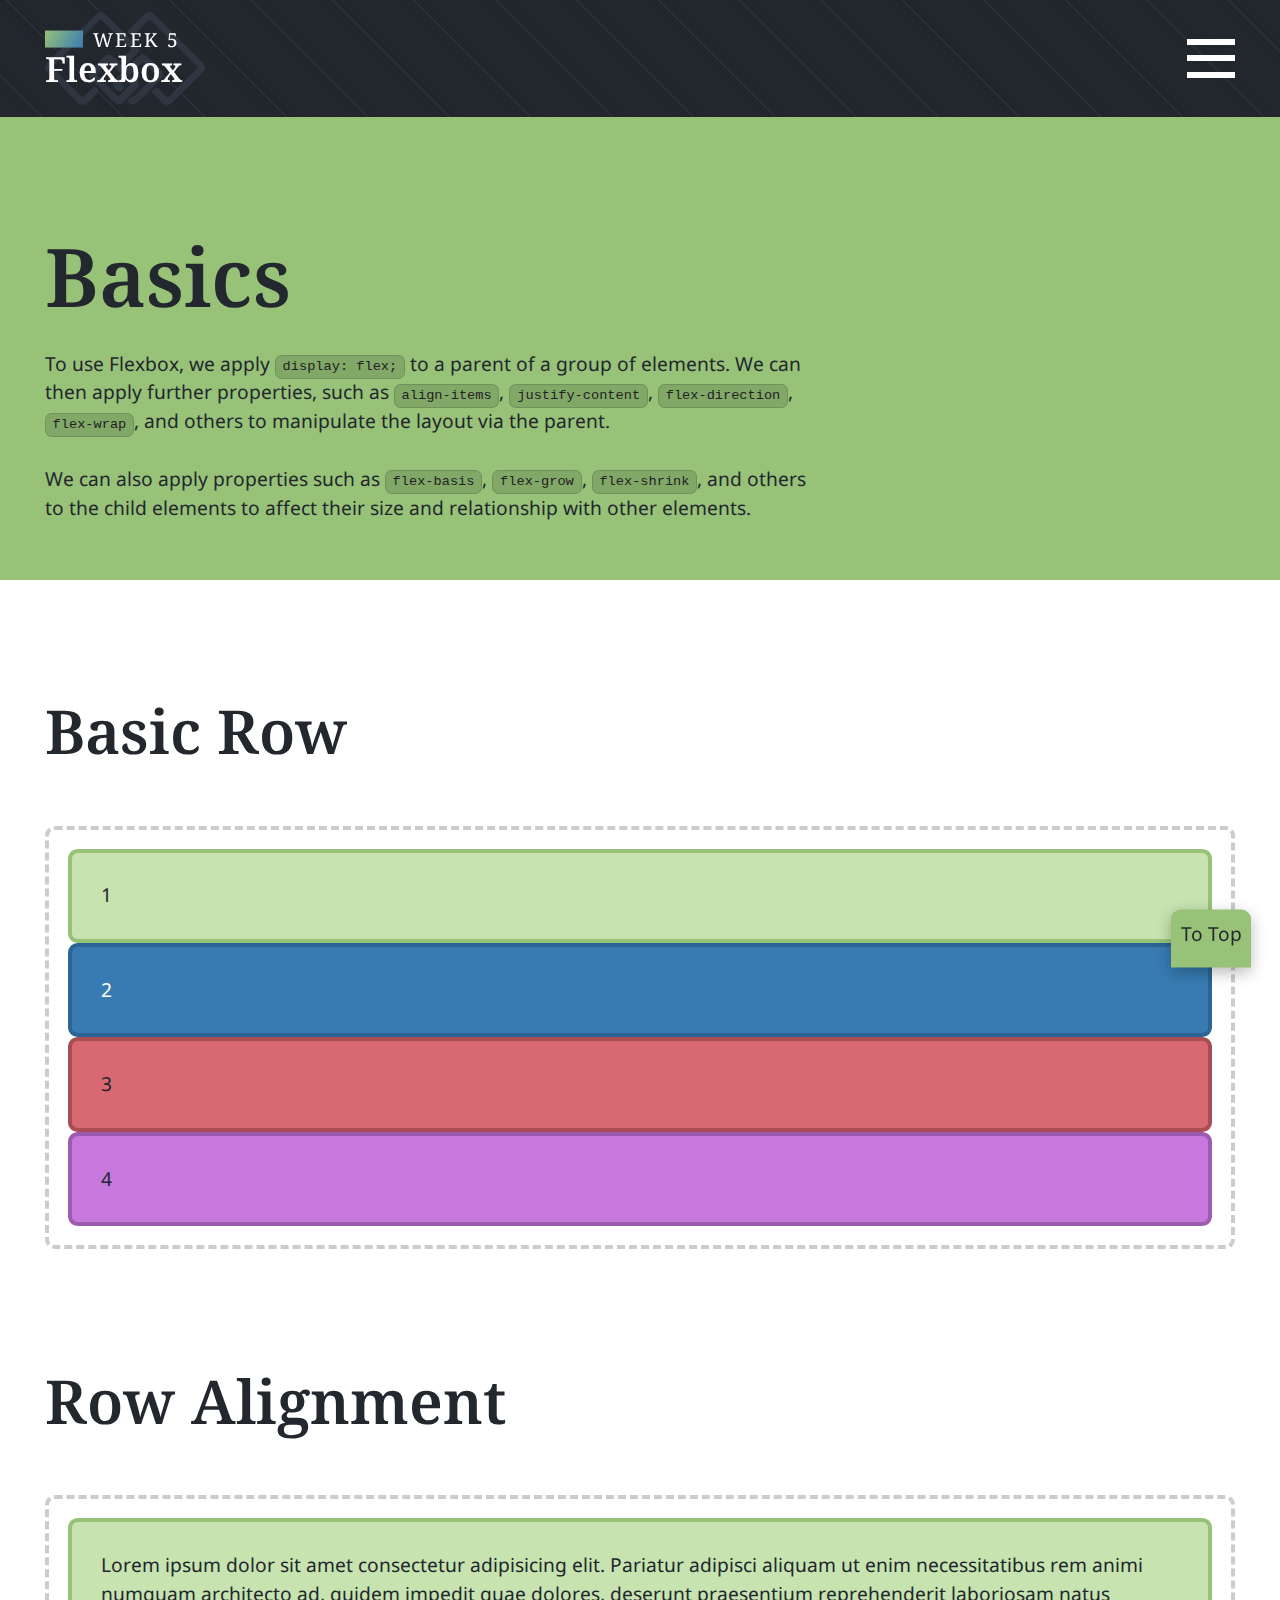
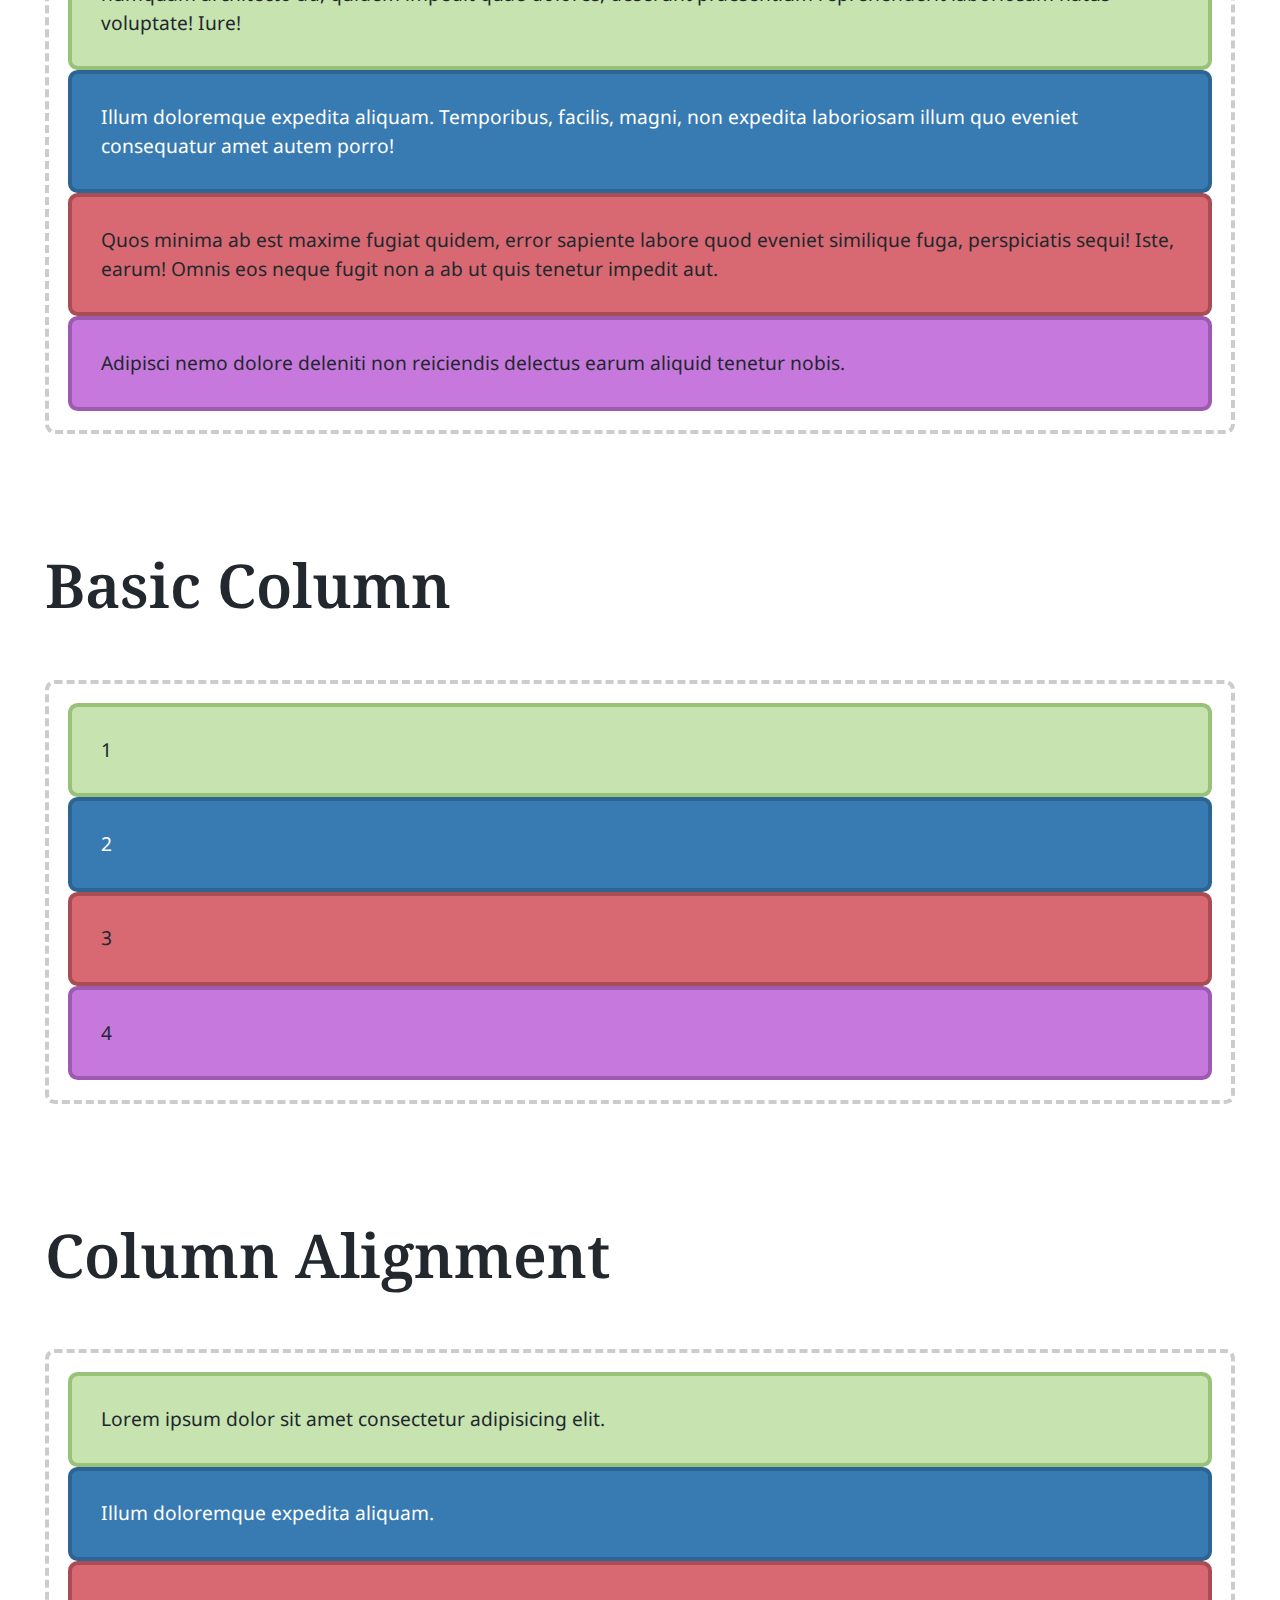
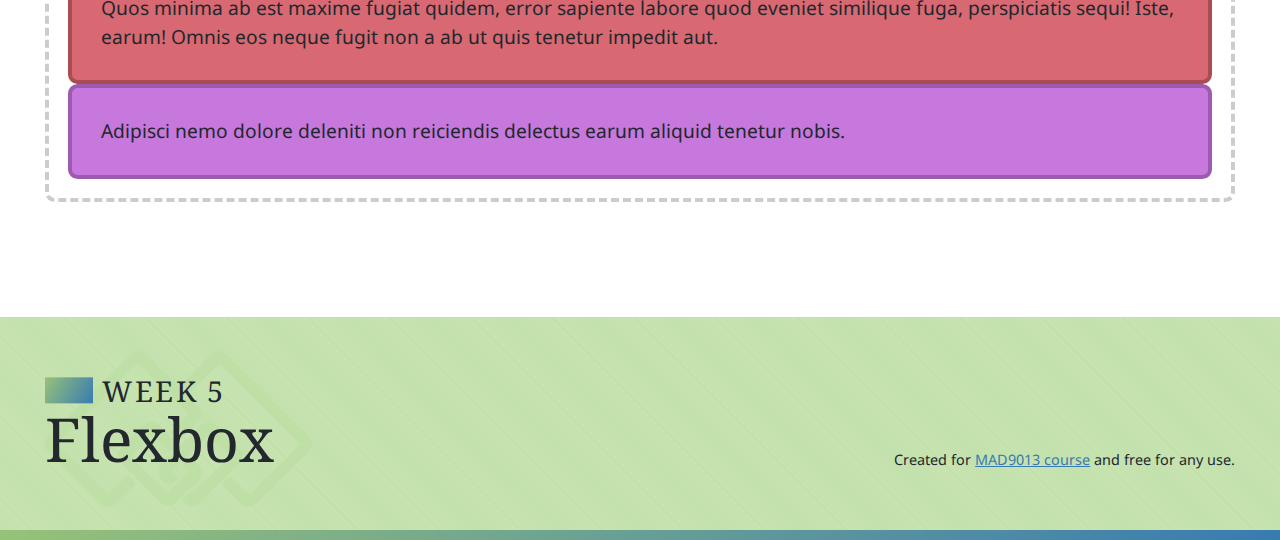
==== flex-basics.html @ 4bf7270b "Initial set-up for f2024" ====
<!DOCTYPE html>
<html lang="en">
  <head>
    <!-- Ensures that the text characters are displayed properly -->
    <meta charset="UTF-8" />

    <!-- Properly sizes content across different browser window sizes -->
    <meta name="viewport" content="width=device-width, initial-scale=1.0" />

    <!--
      The site title displayed in the browser tab.
      Also used for Search Engine Optimization (SEO),
      Google results, and accessibility tools/screen readers.
    -->
    <title>Flex Basics | W5 - Flexbox</title>

    <!-- Loads custom supporting CSS stylesheet(s) -->
    <link rel="stylesheet" href="./css/main.css" />
    <link rel="stylesheet" href="./css/navbar-flex.css" />

    <!-- Loads lesson specific CSS stylesheet -->
    <link rel="stylesheet" href="./css/flex-basics.css" />

    <!-- Loads Favicon -->
    <link rel="shortcut icon" href="favicon.ico" />
  </head>
  <body id="page">
    <!--
      Accessibility feature that allows users to
      quickly skip to key areas on the page.
    -->
    <ul class="skip-links">
      <li>
        <a class="skip-links__link" href="#nav">Skip to site navigation</a>
      </li>
      <li>
        <a class="skip-links__link" href="#main">Skip to main content</a>
      </li>
    </ul>

    <!--
      Main site header. Features our site logo and navigation.
    -->
    <header class="navbar">
      <div class="container">
        <strong class="navbar__headline">
          <a href="/" class="navbar__logo">
            <span class="navbar__week">Week 5</span>
            <span class="navbar__title">Flexbox</span>
          </a>
        </strong>
        <button
          class="navbar__toggle"
          aria-label="Click to open mobile navigation"
        >
          <span class="navbar__tog navbar__tog--top"></span>
          <span class="navbar__tog navbar__tog--middle"></span>
          <span class="navbar__tog navbar__tog--bottom"></span>
        </button>
        <nav id="nav" class="navbar__nav">
          <ul class="navbar__list">
            <li>
              <a
                href="./flex-basics.html"
                class="navbar__link"
                aria-current="page"
              >
                Basics
              </a>
            </li>
            <li>
              <a href="./flex-examples.html" class="navbar__link">Examples</a>
            </li>
            <li>
              <a href="./flex-layouts.html" class="navbar__link">Layouts</a>
            </li>
          </ul>
        </nav>
      </div>
    </header>

    <!--
      The main contains ALL of the content unique to this page.
      Every page MUST have exactly one `main` that is a direct child of `body`.
    -->
    <main id="main">
      <header class="banner">
        <div class="container">
          <div class="container--text">
            <h1 class="banner__headline">Basics</h1>
            <div class="banner__byline">
              <p>
                To use Flexbox, we apply <code>display: flex;</code> to a parent
                of a group of elements. We can then apply further properties,
                such as <code>align-items</code>, <code>justify-content</code>,
                <code>flex-direction</code>, <code>flex-wrap</code>, and others
                to manipulate the layout via the parent.
              </p>
              <p>
                We can also apply properties such as <code>flex-basis</code>,
                <code>flex-grow</code>, <code>flex-shrink</code>, and others to
                the child elements to affect their size and relationship with
                other elements.
              </p>
            </div>
          </div>
        </div>
      </header>

      <!-- 
        ====================================================
        ============== TUTORIAL CONTENT START ==============
        ====================================================
      -->

      <section>
        <div class="container">
          <h2>Basic Row</h2>

          <div class="parent basic-row">
            <div class="flex-item one">1</div>
            <div class="flex-item two">2</div>
            <div class="flex-item three">3</div>
            <div class="flex-item four">4</div>
          </div>
        </div>
      </section>

      <section>
        <div class="container">
          <h2>Row Alignment</h2>

          <div class="parent align-row">
            <div class="flex-item one">
              Lorem ipsum dolor sit amet consectetur adipisicing elit. Pariatur
              adipisci aliquam ut enim necessitatibus rem animi numquam
              architecto ad, quidem impedit quae dolores, deserunt praesentium
              reprehenderit laboriosam natus voluptate! Iure!
            </div>
            <div class="flex-item two">
              Illum doloremque expedita aliquam. Temporibus, facilis, magni, non
              expedita laboriosam illum quo eveniet consequatur amet autem
              porro!
            </div>
            <div class="flex-item three">
              Quos minima ab est maxime fugiat quidem, error sapiente labore
              quod eveniet similique fuga, perspiciatis sequi! Iste, earum!
              Omnis eos neque fugit non a ab ut quis tenetur impedit aut.
            </div>
            <div class="flex-item four">
              Adipisci nemo dolore deleniti non reiciendis delectus earum
              aliquid tenetur nobis.
            </div>
          </div>
        </div>
      </section>

      <section>
        <div class="container">
          <h2>Basic Column</h2>

          <div class="parent basic-col">
            <div class="flex-item one">1</div>
            <div class="flex-item two">2</div>
            <div class="flex-item three">3</div>
            <div class="flex-item four">4</div>
          </div>
        </div>
      </section>

      <section>
        <div class="container">
          <h2>Column Alignment</h2>

          <div class="parent align-col">
            <div class="flex-item one">
              Lorem ipsum dolor sit amet consectetur adipisicing elit.
            </div>
            <div class="flex-item two">Illum doloremque expedita aliquam.</div>
            <div class="flex-item three">
              Quos minima ab est maxime fugiat quidem, error sapiente labore
              quod eveniet similique fuga, perspiciatis sequi! Iste, earum!
              Omnis eos neque fugit non a ab ut quis tenetur impedit aut.
            </div>
            <div class="flex-item four">
              Adipisci nemo dolore deleniti non reiciendis delectus earum
              aliquid tenetur nobis.
            </div>
          </div>
        </div>
      </section>

      <!-- 
        ====================================================
        =============== TUTORIAL CONTENT END ===============
        ====================================================
      -->
    </main>

    <!--
      Site footer. Contains site logo and legal info.
      
      Could also contain other concluding information such
      as repeating the navigation, contact info, and more.
    -->
    <footer class="footer">
      <div class="container container--grid">
        <div class="footer__column">
          <a href="/" class="footer__logo">
            <span class="footer__week">Week 5</span>
            <span class="footer__title">Flexbox</span>
          </a>
        </div>

        <div class="footer__column footer__column--legal">
          <small>
            Created for
            <a href="https://mad9013.github.io/F2023/">MAD9013 course</a> and
            free for any use.
          </small>
        </div>
      </div>
    </footer>

    <!-- Accessibility feature: return to top button -->
    <a href="#page" class="to-top">To Top</a>

    <!--
      Adds a layer when the mobile navigation is open that
      allows users to click to the side and auto close the nav
    -->
    <div class="click-to-close"></div>

    <!-- Loads custom JavaScript file -->
    <script src="./js/main.js"></script>
  </body>
</html>
---- css/main.css ----
/* CSS Custom Properties AKA Variables */
:root {
  /* Colors */
  --color-primary: #23272e;
  --color-primary--light: #303641;
  --color-primary--dark: #21252c;
  --color-red: #d86972;
  --color-red--dark: #a94c54;
  --color-orange: #bb8b5e;
  --color-green: #97c278;
  --color-green--medium: #bedfa5;
  --color-green--light: #c3e1ad;
  --color-green--lighter: #c6e3b0;
  --color-blue: #387bb2;
  --color-blue--light: #8eb9dd;
  --color-blue--dark: #2c6593;
  --color-purple: #c678dd;
  --color-purple--dark: #9c5bb0;

  /* Fonts */
  --font-primary: "Noto Sans", sans-serif;
  --font-secondary: "Noto Serif", serif;

  /* Sizing */
  --container: 65em;
  --container--text: 40em;

  /* Standardization */
  --transition: 0.2s;
  --shadow: 0 0.25rem 0.75rem #0004;
  --shadow--large: 0 0.5rem 1.5rem #0004;
  --radius: 0.5em;
}

/* CSS Reset */

/* Box sizing rules */
*,
*::before,
*::after {
  box-sizing: border-box;
}

/* Set core root defaults */
html {
  color: var(--color-primary);
  font-family: var(--font-primary);
  line-height: 1.5;
}

html:focus-within {
  scroll-behavior: smooth;
}

/* Set core body defaults */
body {
  min-height: 100vh;
  text-rendering: optimizeSpeed;
  margin: 0;
  display: grid;
  grid-template-rows: auto auto 1fr auto;
}

/* Update default margin */
h1,
h2,
h3,
h4,
h5,
h6,
p,
figure,
blockquote,
ol,
ul,
dl,
dd {
  margin: 0 0 1.5rem;
}

/* Remove list styles on ul, ol elements with a list role, which suggests default styling will be removed */
ul[role="list"],
ol[role="list"] {
  list-style: none;
}

/* A elements that don't have a class get default styles */
a:not([class]) {
  text-decoration-skip-ink: auto;
  color: var(--color-blue);
  transition: all var(--transition);
}

a:not([class]):hover,
a:not([class]):focus-visible {
  color: var(--color-red);
}

/* Make images easier to work with */
img,
picture,
svg {
  max-width: 100%;
  display: block;
}

svg {
  fill: currentColor;
}

svg:not(:root) {
  overflow: hidden;
}

/* Inherit fonts for inputs and buttons */
input,
button,
textarea,
select {
  font: inherit;
}

/* Remove all animations, transitions and smooth scroll for people that prefer not to see them */
@media (prefers-reduced-motion: reduce) {
  html:focus-within {
    scroll-behavior: auto;
  }

  *,
  *::before,
  *::after {
    animation-duration: 0.01ms !important;
    animation-iteration-count: 1 !important;
    transition-duration: 0.01ms !important;
    scroll-behavior: auto !important;
  }
}

/* ---------- Accessibility ---------- */

/* Focus Highlights */
*:focus-visible {
  outline: 0.125rem solid var(--color-blue);
  outline-offset: 0.125rem;
}

/* Skip Links */

.skip-links {
  padding: 0;
  margin: 0;
  list-style-type: none;
}

.skip-links__link {
  position: absolute;
  top: -10rem;
  left: 0.5rem;
  background-color: var(--color-green);
  color: var(--color-primary);
  padding: 0.75rem 1.5rem;
  text-decoration: none;
  border-radius: var(--radius);
}

.skip-links__link:focus {
  top: 0.5rem;
}

/* To Top */

.to-top {
  position: fixed;
  bottom: -0.5rem;
  right: 1.5rem;
  background-color: var(--color-green);
  color: var(--color-primary);
  padding: 0.5rem 0.5rem 1rem;
  border-radius: 0.5rem 0.5rem 0 0;
  text-decoration: none;
  box-shadow: var(--shadow);
  translate: 0 100%;
  transition: translate var(--transition), bottom var(--transition);
}

.to-top.visible {
  translate: 0;
}

.to-top:hover,
.to-top:focus-visible {
  bottom: 0;
  color: #000;
  translate: 0;
}

/* Screen reader only text */

.screen-reader-text,
.srt {
  position: absolute;
  clip-path: polygon(0 0, 0.1% 0, 0.1% 0.1%, 0 0.1%);
}

/* ---------- Typography ---------- */

/* Fonts */

@font-face {
  font-family: "Noto Sans";
  src: url("../fonts/NotoSans-Regular.ttf");
  font-weight: 400;
  font-style: normal;
}

@font-face {
  font-family: "Noto Sans";
  src: url("../fonts/NotoSans-Italic.ttf");
  font-weight: 400;
  font-style: italic;
}

@font-face {
  font-family: "Noto Sans";
  src: url("../fonts/NotoSans-Bold.ttf");
  font-weight: 700;
  font-style: normal;
}

@font-face {
  font-family: "Noto Sans";
  src: url("../fonts/NotoSans-BoldItalic.ttf");
  font-weight: 700;
  font-style: italic;
}

@font-face {
  font-family: "Noto Serif";
  src: url("../fonts/NotoSerif-Regular.ttf");
  font-weight: 400;
  font-style: normal;
}

@font-face {
  font-family: "Noto Serif";
  src: url("../fonts/NotoSerif-Italic.ttf");
  font-weight: 400;
  font-style: italic;
}

@font-face {
  font-family: "Noto Serif";
  src: url("../fonts/NotoSerif-SemiBold.ttf");
  font-weight: 600;
  font-style: normal;
}

@font-face {
  font-family: "Noto Serif";
  src: url("../fonts/NotoSerif-SemiBoldItalic.ttf");
  font-weight: 600;
  font-style: italic;
}

/* Type Hierarchy */

h1,
.heading-1 {
  font-size: 1.802rem;
  font-family: var(--font-secondary);
  line-height: 1.1;
}

h2,
.heading-2 {
  font-size: 1.602rem;
  font-family: var(--font-secondary);
  line-height: 1.2;
}

h3,
.heading-3 {
  font-size: 1.424rem;
  margin-bottom: 0.75rem;
  line-height: 1.3;
  color: var(--color-blue);
}

h4,
.heading-4 {
  font-size: 1.266rem;
  margin-bottom: 0;
  text-transform: uppercase;
}

h5,
.heading-5 {
  font-size: 1.125rem;
  border-bottom: 0.0625rem solid var(--color-blue);
}

h6 {
  font-size: 1rem;
  font-family: var(--font-secondary);
}

small,
.text_small {
  font-size: 0.889rem;
}

@media only screen and (min-width: 45em) {
  html {
    font-size: 110%;
  }

  h1,
  .heading-1 {
    font-size: 3.052rem;
  }

  h2,
  .heading-2 {
    font-size: 2.441rem;
  }

  h3,
  .heading-3 {
    font-size: 1.953rem;
  }

  h4,
  .heading-4 {
    font-size: 1.563rem;
  }

  h5,
  .heading-5 {
    font-size: 1.25rem;
  }

  small,
  .text_small {
    font-size: 0.8rem;
  }
}

@media only screen and (min-width: 60em) {
  html {
    font-size: 120%;
  }

  h1,
  .heading-1 {
    font-size: 4.209rem;
  }

  h2,
  .heading-2 {
    font-size: 3.157rem;
  }

  h3,
  .heading-3 {
    font-size: 2.369rem;
  }

  h4,
  .heading-4 {
    font-size: 1.777rem;
  }

  h5,
  .heading-5 {
    font-size: 1.333rem;
  }

  small,
  .text_small {
    font-size: 0.75rem;
  }
}

/* ---------- Layout ---------- */

/* Containers */

.container {
  width: min(100%, var(--container));
  margin: 0 auto;
  padding-left: 1.5rem;
  padding-right: 1.5rem;
}

.container--text {
  width: min(100%, var(--container--text));
}

.container--grid {
  display: grid;
  grid-template-columns: repeat(12, 1fr);
  gap: 1.5rem;
}

.container--grid > * {
  grid-column: 1 / -1;
}

.w-1-4 {
  width: 25%;
}

.w-1-2 {
  width: 50%;
}

.w-3-4 {
  width: 75%;
}

/* Setting default spacing for all section elements */

main > section {
  padding-top: 1.5rem;
  padding-bottom: 1.5rem;
}

main > section:first-of-type {
  padding-top: 3rem;
  padding-bottom: 1.5rem;
}

main > section:last-of-type {
  padding-top: 1.5rem;
  padding-bottom: 3rem;
}

main > section:first-of-type:last-of-type {
  padding-top: 3rem;
  padding-bottom: 3rem;
}

main + aside {
  padding-top: 3rem;
  padding-bottom: 3rem;
  background-color: var(--color-blue--light);
}

main + aside p:last-child {
  margin: 0;
}

main + aside a:not([class]) {
  color: var(--color-primary);
}

@media only screen and (min-width: 45em) {
  main > section {
    padding-top: 2.25rem;
    padding-bottom: 2.25rem;
  }

  main > section:first-of-type {
    padding-top: 4.5rem;
    padding-bottom: 2.25rem;
  }

  main > section:last-of-type {
    padding-top: 2.25rem;
    padding-bottom: 4.5rem;
  }

  main > section:first-of-type:last-of-type {
    padding-top: 4.5rem;
    padding-bottom: 4.5rem;
  }

  main + aside {
    padding-top: 4.5rem;
    padding-bottom: 4.5rem;
  }
}

@media only screen and (min-width: 60em) {
  main > section {
    padding-top: 3rem;
    padding-bottom: 3rem;
  }

  main > section:first-of-type {
    padding-top: 6rem;
    padding-bottom: 3rem;
  }

  main > section:last-of-type {
    padding-top: 3rem;
    padding-bottom: 6rem;
  }

  main > section:first-of-type:last-of-type {
    padding-top: 6rem;
    padding-bottom: 6rem;
  }

  main + aside {
    padding-top: 6rem;
    padding-bottom: 6rem;
  }
}

main > section > .container > h2 {
  margin-bottom: 3rem;
}

main > section > .container > h3 {
  margin-top: 3rem;
}

/* ---------- Utility ---------- */

code {
  padding: 0.25em 0.5em;
  color: #222;
  background-color: #0002;
  border: 0.0625em solid #0002;
  border-radius: var(--radius);
  white-space: nowrap;
  font-size: 0.875em;
}

/* ---------- Patterns/Components ---------- */

/* Button */
.btn {
  /* common styles */
  display: inline-block;
  padding: 0.55em 1.5em 0.5em;
  background-color: var(--color-blue);
  border: 0.125rem solid var(--color-blue);
  color: #fff;
  border-radius: var(--radius);
  box-shadow: var(--shadow);
  text-align: center;
  transition: all var(--transition);

  /* link necessary styles */
  text-decoration: none;

  /* button necessary styles */
  cursor: pointer;
  font-family: inherit;
  font-size: inherit;
}

.btn:hover,
.btn:focus {
  background-color: var(--color-blue--dark);
  border-color: var(--color-blue--dark);
  color: #fff;
}

/* Navbar */

.navbar {
  background-color: var(--color-primary);
  background-image: repeating-linear-gradient(
    45deg,
    var(--color-primary),
    var(--color-primary--dark) 1.5rem,
    var(--color-primary--light) 1.55rem,
    var(--color-primary--dark) 1.6rem,
    var(--color-primary) 3rem
  );
  /* background-image: url("../images/logo.svg"),
    repeating-linear-gradient(
      120deg,
      var(--color-primary),
      var(--color-primary--dark) 1.5rem,
      var(--color-primary--light) 1.55rem,
      var(--color-primary--dark) 1.6rem,
      var(--color-primary) 3rem
    );
  background-repeat: no-repeat, repeat;
  background-size: auto 80%, auto;
  background-position: 1.5rem center, center; */
  position: sticky;
  top: 0;
  z-index: 1000;
}

.navbar .container {
  background-image: url("../images/logo-navbar.svg");
  background-repeat: no-repeat;
  background-size: auto 80%;
  background-position: 1.5rem center;
}

.navbar__headline {
  margin: 0;
  display: block;
  font-size: 1.802rem;
  font-family: var(--font-secondary);
  position: relative;
  z-index: 1;
  line-height: 1.1;
}

.navbar__logo {
  display: block;
  color: #fff;
  text-decoration: none;
}

.navbar__week {
  --dash-width: 1.5rem;
  display: block;
  font-size: 1rem;
  font-weight: 400;
  text-transform: uppercase;
  letter-spacing: 0.125rem;
  padding-left: calc(var(--dash-width) + 0.5rem);
  position: relative;
}

.navbar__week::before {
  content: " ";
  position: absolute;
  top: 50%;
  left: 0;
  translate: 0 -50%;
  width: var(--dash-width);
  height: 80%;
  background-image: linear-gradient(
    120deg,
    var(--color-green),
    var(--color-blue)
  );
}

.navbar__toggle {
  width: 2.5rem;
  height: 2rem;
  background-color: transparent;
  border: 0;
  cursor: pointer;
  padding: 0;
  display: inline-flex;
  flex-direction: column;
  justify-content: space-between;
  position: relative;
  z-index: 1;
}

.navbar__tog {
  background-color: #fff;
  display: block;
  width: 100%;
  height: 0.3125rem;
  position: relative;
  transition: top var(--transition), bottom var(--transition),
    transform var(--transition), opacity var(--transition);
}

.navbar__tog--top {
  top: 0;
}
.navbar__tog--bottom {
  bottom: 0;
}

.open .navbar__tog--top {
  top: 50%;
  transform: translate(0, -50%) rotate(45deg);
}

.open .navbar__tog--middle {
  opacity: 0;
}

.open .navbar__tog--bottom {
  bottom: 50%;
  transform: translate(0, 50%) rotate(-45deg);
}

.navbar__nav {
  position: absolute;
  padding: calc(6.08229375rem + 1.5rem) 1.5rem 2rem;
  top: 0;
  right: 0;
  width: 50%;
  height: 100dvh;
  height: 100vh;
  background-color: var(--color-primary);
  box-shadow: var(--shadow--large);
  translate: 100%;
  transition: translate var(--transition);
}

.open .navbar__nav {
  translate: 0;
}

.navbar__nav::after {
  content: " ";
  position: absolute;
  bottom: 0;
  left: 0;
  width: 100%;
  height: 0.5rem;
  background-image: linear-gradient(
    120deg,
    var(--color-green),
    var(--color-blue)
  );
}

.navbar__list {
  padding: 0;
  margin: 0;
  list-style-type: none;
  text-align: right;
  display: grid;
  gap: 1rem;
}

.navbar__link {
  color: #fff;
  font-size: 1.25rem;
  display: inline-block;
  text-decoration-thickness: 0.175rem;
  text-decoration-color: transparent;
  transition: all var(--transition);
}

.navbar__link[aria-current="page"],
.navbar__link:hover,
.navbar__link:focus-visible {
  text-decoration-color: var(--color-green);
}

@media only screen and (min-width: 45em) {
  .navbar__week {
    --dash-width: 2rem;
  }
}

@media only screen and (min-width: 60em) {
  .navbar--tall {
    position: static;
  }

  .navbar--tall .navbar__headline {
    font-size: 4.209rem;
  }

  .navbar--tall .navbar__week {
    --dash-width: 2.5rem;
    font-size: 1.5rem;
  }

  .navbar--tall .navbar__toggle {
    display: none;
  }

  .navbar--tall .navbar__nav {
    position: unset;
    padding: unset;
    top: unset;
    right: unset;
    width: unset;
    height: unset;
    background-color: unset;
    box-shadow: unset;
    translate: unset;
    transition: unset;
    white-space: nowrap;
  }

  .navbar:not(.navbar--tall) .navbar__nav {
    width: 100%;
    translate: 0;
    opacity: 0;
    pointer-events: none;
    transition: opacity var(--transition);
    background: repeating-linear-gradient(
      120deg,
      var(--color-primary),
      var(--color-primary--dark) 1.5rem,
      var(--color-primary--light) 1.55rem,
      var(--color-primary--dark) 1.6rem,
      var(--color-primary) 3rem
    );
  }

  .navbar:not(.navbar--tall).open .navbar__nav {
    opacity: 1;
    pointer-events: all;
  }

  .navbar:not(.navbar--tall) .navbar__list {
    width: min(100%, var(--container));
    margin: 0 auto;
    padding-left: 1.5rem;
    padding-right: 1.5rem;
  }

  .navbar--tall .navbar__nav::after {
    display: none;
  }
}

/* Footer */

.footer {
  background-color: var(--color-green--light);
  background: repeating-linear-gradient(
    45deg,
    var(--color-green--light),
    var(--color-green--lighter) 1.5rem,
    var(--color-green--medium) 1.55rem,
    var(--color-green--lighter) 1.6rem,
    var(--color-green--light) 3rem
  );
  position: relative;
}

.footer::after {
  content: " ";
  position: absolute;
  bottom: 0;
  left: 0;
  width: 100%;
  height: 0.5rem;
  background-image: linear-gradient(
    120deg,
    var(--color-green),
    var(--color-blue)
  );
}

.footer .container {
  background-image: url("../images/logo-footer.svg");
  background-repeat: no-repeat;
  background-size: auto calc(100% - 3.5rem);
  background-position: 1.5rem center;
  padding: 3rem 1.5rem 3.5rem;
}

.footer__logo {
  display: inline-block;
  color: var(--color-primary);
  text-decoration: none;
  font-family: var(--font-secondary);
  font-size: 1.602rem;
  line-height: 1.1;
}

.footer__week {
  --dash-width: 1.5rem;
  display: block;
  font-size: 1rem;
  font-weight: 400;
  text-transform: uppercase;
  letter-spacing: 0.125rem;
  padding-left: calc(var(--dash-width) + 0.5rem);
  position: relative;
}

.footer__week::before {
  content: " ";
  position: absolute;
  top: 50%;
  left: 0;
  translate: 0 -50%;
  width: var(--dash-width);
  height: 80%;
  /* background-color: var(--color-green); */
  background-image: linear-gradient(
    120deg,
    var(--color-green),
    var(--color-blue)
  );
}

@media only screen and (min-width: 45em) {
  .footer .container {
    align-items: end;
  }

  .footer__logo {
    font-size: 2.441rem;
  }

  .footer__week {
    --dash-width: 2rem;
  }

  .footer__column {
    grid-column: span 6;
  }

  .footer__column--legal {
    text-align: right;
  }
}

@media only screen and (min-width: 60em) {
  .footer__logo {
    font-size: 3.157rem;
  }

  .footer__week {
    --dash-width: 2.5rem;
    font-size: 1.5rem;
  }
}

/* Click to close */

.click-to-close {
  position: fixed;
  inset: 0;
  background-color: #000a;
  pointer-events: none;
  opacity: 0;
  transition: opacity var(--transition);
}

.click-to-close.open {
  pointer-events: all;
  opacity: 1;
}

/* Topic List */

.topic-list__list {
  padding: 0;
  margin: 0;
  list-style-type: none;
  display: grid;
  gap: 1.5rem;
}

.topic-list__list li {
  display: flex;
}

.topic-list__link {
  display: block;
  text-decoration: none;
  color: var(--color-primary);
  padding-left: 1.5rem;
  border-left: 0.5rem solid var(--color-primary);
  position: relative;
}

.topic-list__link::before {
  content: " ";
  width: 0.5rem;
  height: 0;
  position: absolute;
  left: -0.5rem;
  top: 0;
  background-image: linear-gradient(
    120deg,
    var(--color-green),
    var(--color-blue)
  );
  transition: height var(--transition);
}

.topic-list__link:hover::before,
.topic-list__link:focus::before {
  height: 100%;
}

.topic-list__heading {
  margin-bottom: 0.5rem;
  text-decoration: underline;
  text-decoration-thickness: 0.25rem;
  text-decoration-color: transparent;
  transition: text-decoration var(--transition);
}

.topic-list__link:hover .topic-list__heading,
.topic-list__link:focus .topic-list__heading {
  text-decoration-color: var(--color-green);
}

.topic-list__desc {
  margin: 0;
}

@media only screen and (min-width: 45em) {
  .topic-list__list {
    grid-template-columns: 1fr 1fr;
    row-gap: 3rem;
    grid-auto-rows: 1fr;
  }
}

/* Banner */

.banner {
  background-color: var(--color-green);
  padding: 6rem 0 1.5rem;
}

.banner__headline {
  margin: 0;
}

.banner__headline:not(:last-child) {
  margin-bottom: 1.5rem;
}

/* Instructor Comment */

.ic {
  margin: 1.5rem 0;
  padding: 1.5rem;
  background-color: var(--color-blue);
  color: #fff;
  border: 0.0625rem solid var(--color-blue--dark);
  display: inline-block;
  border-radius: var(--radius) var(--radius) var(--radius) 0.125rem;
  box-shadow: var(--shadow);
  max-width: 30rem;
}

.ic :last-child {
  margin-bottom: 0;
}

.ic cite {
  font-style: normal;
  font-weight: bold;
  font-family: var(--font-secondary);
}

.ic a {
  color: #fff;
}

.ic a:hover,
.ic a:focus {
  color: #ffffffaa;
}

@media only screen and (min-width: 90em) {
  .ic {
    margin-left: -5rem;
  }
}

/* ---------- Tutorial Helpers ---------- */

/* Box Base */

.box {
  display: inline-flex;
  align-items: center;
  justify-content: center;
  color: var(--color-primary);
  border: 0.25rem solid var(--color-green--lighter);
  background-color: var(--color-green);
  text-transform: uppercase;
  border-radius: var(--radius);
}

/* Parent */
.parent {
  border: 0.25rem dashed #ccc;
  border-radius: 0.5rem;
  padding: 1rem;
}

/* Flex basics */

.flex-item {
  padding: 1.5rem;
  border: 0.25rem solid var(--color-green);
  background-color: var(--color-green--lighter);
  border-radius: var(--radius);
}

.flex-item:nth-child(2) {
  border-color: var(--color-blue--dark);
  background-color: var(--color-blue);
  color: #fff;
}

.flex-item:nth-child(3) {
  border-color: var(--color-red--dark);
  background-color: var(--color-red);
}

.flex-item:nth-child(4) {
  border-color: var(--color-purple--dark);
  background-color: var(--color-purple);
}

/* Flex layouts */

.card {
  display: block;
  width: 100%;
  border-radius: var(--radius);
  overflow: hidden;
  box-shadow: var(--shadow);
  text-decoration: none;
  color: var(--color-primary);
  transition: all var(--transition);
}

.card:hover,
.card:focus-visible {
  box-shadow: var(--shadow--large);
}

.card:hover .btn,
.card:focus-visible .btn {
  background-color: var(--color-blue--dark);
  border-color: var(--color-blue--dark);
  color: #fff;
}

.card__content {
  padding: 1rem;
}

.card__title {
  font-size: 1.266rem;
}
@media only screen and (min-width: 45em) {
  .card__title {
    font-size: 1.563rem;
  }
}

@media only screen and (min-width: 60em) {
  .card__title {
    font-size: 1.777rem;
  }
}
---- css/navbar-flex.css ----
.navbar .container {
  display: flex;
  justify-content: space-between;
  align-items: center;
  gap: 1.5rem;
  padding-top: 1.5rem;
  padding-bottom: 1.5rem;
}

@media only screen and (min-width: 60em) {
  .navbar--tall .container {
    min-height: 25rem;
    align-items: end;
    gap: 3rem;
  }
}
---- css/flex-basics.css ----
/* - - - - - - - - - - Basic Row - - - - - - - - - - */

.basic-row {
}

.basic-row .one {
}

.basic-row .two {
}

.basic-row .three {
}

.basic-row .four {
}

/* - - - - - - - - - - Row Alignment - - - - - - - - - - */

.align-row {
}

.align-row .one {
}

.align-row .two {
}

.align-row .three {
}

.align-row .four {
}

/* - - - - - - - - - - Basic Col - - - - - - - - - - */

.basic-col {
}

.basic-col .one {
}

.basic-col .two {
}

.basic-col .three {
}

.basic-col .four {
}

/* - - - - - - - - - - Col Alignment - - - - - - - - - - */

.align-col {
}
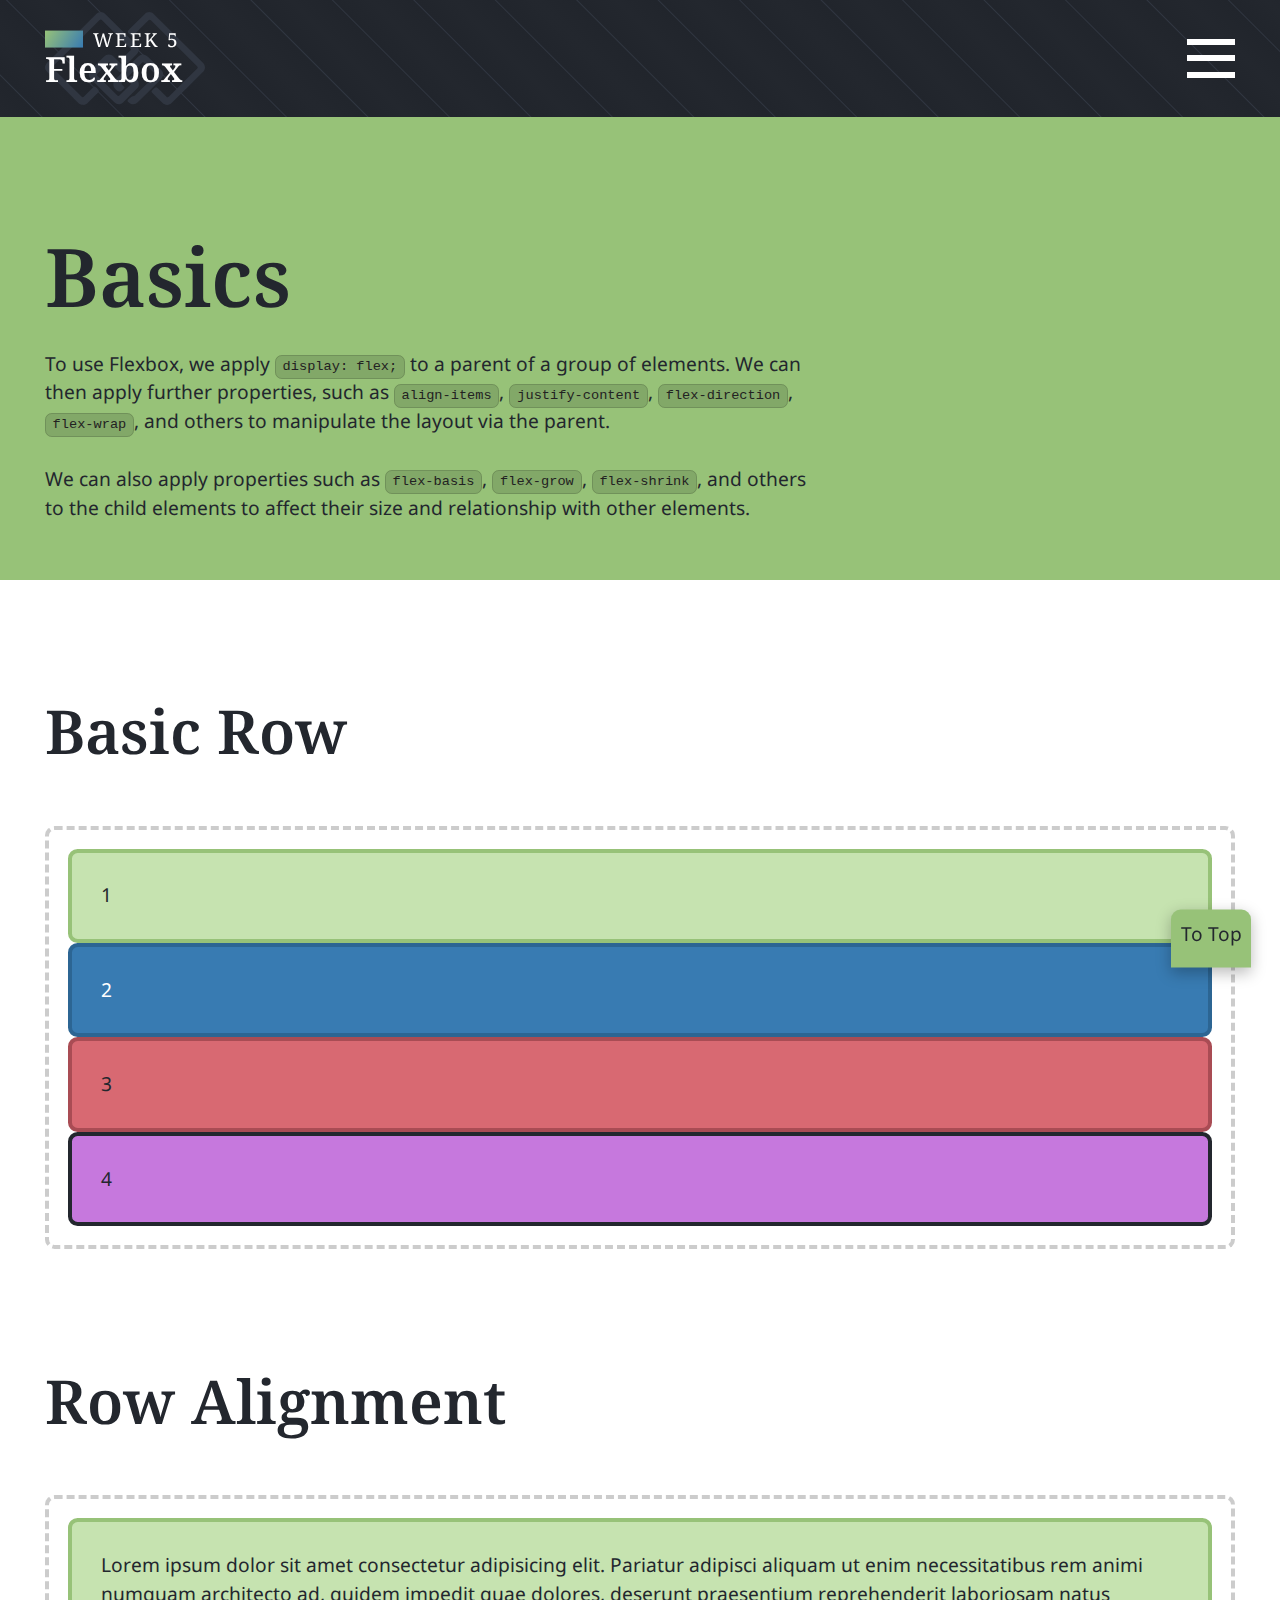
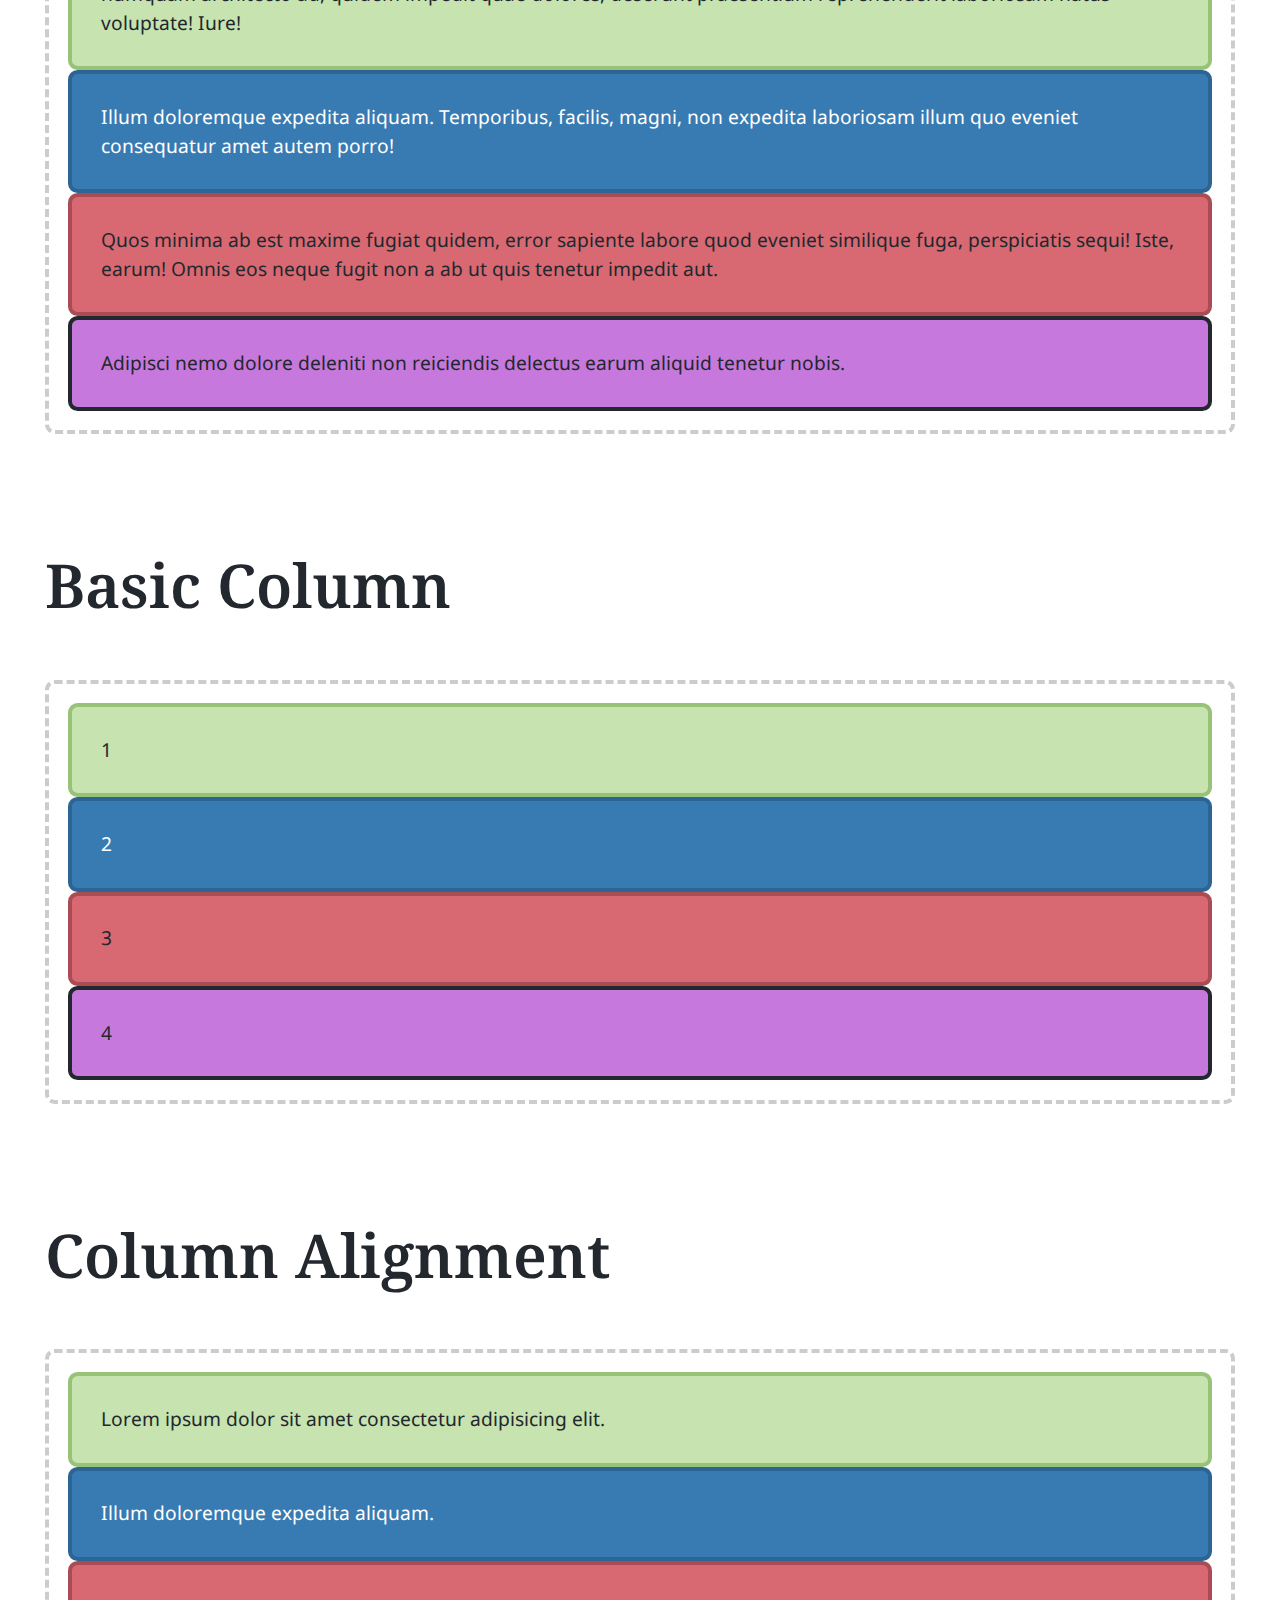
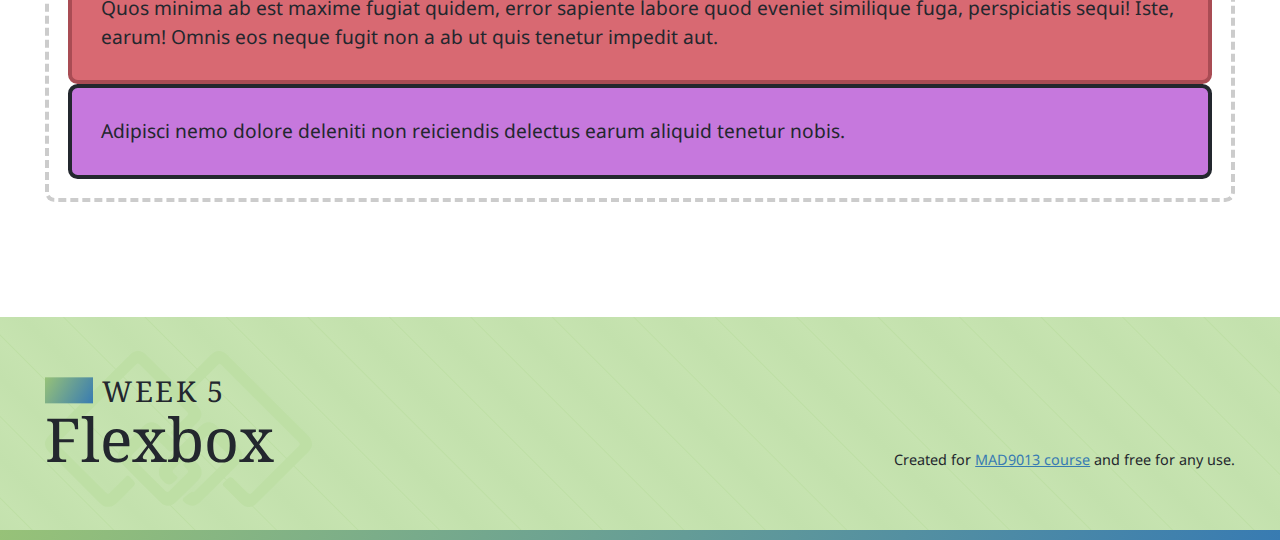
==== commit 66a677c8: "Update links to f2024" ====
--- a/flex-basics.html
+++ b/flex-basics.html
@@ -215,7 +215,7 @@
         <div class="footer__column footer__column--legal">
           <small>
             Created for
-            <a href="https://mad9013.github.io/F2023/">MAD9013 course</a> and
+            <a href="https://mad9013.github.io/f2024/">MAD9013 course</a> and
             free for any use.
           </small>
         </div>
--- a/css/main.css
+++ b/css/main.css
@@ -15,7 +15,6 @@
   --color-blue--light: #8eb9dd;
   --color-blue--dark: #2c6593;
   --color-purple: #c678dd;
-  --color-purple--dark: #9c5bb0;
 
   /* Fonts */
   --font-primary: "Noto Sans", sans-serif;
@@ -32,7 +31,12 @@
   --radius: 0.5em;
 }
 
-/* CSS Reset */
+/*
+
+CSS Reset
+Adapted from: https://piccalil.li/blog/a-more-modern-css-reset/
+
+*/
 
 /* Box sizing rules */
 *,
@@ -41,27 +45,17 @@
   box-sizing: border-box;
 }
 
-/* Set core root defaults */
+/* Prevent font size inflation */
 html {
+  -moz-text-size-adjust: none;
+  -webkit-text-size-adjust: none;
+  text-size-adjust: none;
   color: var(--color-primary);
   font-family: var(--font-primary);
   line-height: 1.5;
 }
 
-html:focus-within {
-  scroll-behavior: smooth;
-}
-
-/* Set core body defaults */
-body {
-  min-height: 100vh;
-  text-rendering: optimizeSpeed;
-  margin: 0;
-  display: grid;
-  grid-template-rows: auto auto 1fr auto;
-}
-
-/* Update default margin */
+/* Remove default margin in favour of better control in authored CSS */
 h1,
 h2,
 h3,
@@ -84,6 +78,31 @@
   list-style: none;
 }
 
+/* Set core body defaults */
+body {
+  min-height: 100vh;
+  margin: 0;
+}
+
+/* Set shorter line heights on headings and interactive elements */
+h1,
+h2,
+h3,
+h4,
+button,
+input,
+label {
+  line-height: 1.1;
+}
+
+/* Balance text wrapping on headings */
+h1,
+h2,
+h3,
+h4 {
+  text-wrap: balance;
+}
+
 /* A elements that don't have a class get default styles */
 a:not([class]) {
   text-decoration-skip-ink: auto;
@@ -93,7 +112,7 @@
 
 a:not([class]):hover,
 a:not([class]):focus-visible {
-  color: var(--color-red);
+  color: var(--color-green);
 }
 
 /* Make images easier to work with */
@@ -117,7 +136,18 @@
 button,
 textarea,
 select {
-  font: inherit;
+  font-family: inherit;
+  font-size: inherit;
+}
+
+/* Make sure textareas without a rows attribute are not tiny */
+textarea:not([rows]) {
+  min-height: 10em;
+}
+
+/* Anything that has been anchored to should have extra scroll margin */
+:target {
+  scroll-margin-block: 5ex;
 }
 
 /* Remove all animations, transitions and smooth scroll for people that prefer not to see them */
@@ -281,7 +311,7 @@
 h3,
 .heading-3 {
   font-size: 1.424rem;
-  margin-bottom: 0.75rem;
+  margin-block-end: 0.75rem;
   line-height: 1.3;
   color: var(--color-blue);
 }
@@ -289,14 +319,14 @@
 h4,
 .heading-4 {
   font-size: 1.266rem;
-  margin-bottom: 0;
+  margin-block-end: 0;
   text-transform: uppercase;
 }
 
 h5,
 .heading-5 {
   font-size: 1.125rem;
-  border-bottom: 0.0625rem solid var(--color-blue);
+  border-block-end: 0.0625rem solid var(--color-blue);
 }
 
 h6 {
@@ -388,8 +418,7 @@
 .container {
   width: min(100%, var(--container));
   margin: 0 auto;
-  padding-left: 1.5rem;
-  padding-right: 1.5rem;
+  padding-inline: 1.5rem;
 }
 
 .container--text {
@@ -421,28 +450,28 @@
 /* Setting default spacing for all section elements */
 
 main > section {
-  padding-top: 1.5rem;
-  padding-bottom: 1.5rem;
+  padding-block-start: 1.5rem;
+  padding-block-end: 1.5rem;
 }
 
 main > section:first-of-type {
-  padding-top: 3rem;
-  padding-bottom: 1.5rem;
+  padding-block-start: 3rem;
+  padding-block-end: 1.5rem;
 }
 
 main > section:last-of-type {
-  padding-top: 1.5rem;
-  padding-bottom: 3rem;
+  padding-block-start: 1.5rem;
+  padding-block-end: 3rem;
 }
 
 main > section:first-of-type:last-of-type {
-  padding-top: 3rem;
-  padding-bottom: 3rem;
+  padding-block-start: 3rem;
+  padding-block-end: 3rem;
 }
 
 main + aside {
-  padding-top: 3rem;
-  padding-bottom: 3rem;
+  padding-block-start: 3rem;
+  padding-block-end: 3rem;
   background-color: var(--color-blue--light);
 }
 
@@ -456,64 +485,64 @@
 
 @media only screen and (min-width: 45em) {
   main > section {
-    padding-top: 2.25rem;
-    padding-bottom: 2.25rem;
+    padding-block-start: 2.25rem;
+    padding-block-end: 2.25rem;
   }
 
   main > section:first-of-type {
-    padding-top: 4.5rem;
-    padding-bottom: 2.25rem;
+    padding-block-start: 4.5rem;
+    padding-block-end: 2.25rem;
   }
 
   main > section:last-of-type {
-    padding-top: 2.25rem;
-    padding-bottom: 4.5rem;
+    padding-block-start: 2.25rem;
+    padding-block-end: 4.5rem;
   }
 
   main > section:first-of-type:last-of-type {
-    padding-top: 4.5rem;
-    padding-bottom: 4.5rem;
+    padding-block-start: 4.5rem;
+    padding-block-end: 4.5rem;
   }
 
   main + aside {
-    padding-top: 4.5rem;
-    padding-bottom: 4.5rem;
+    padding-block-start: 4.5rem;
+    padding-block-end: 4.5rem;
   }
 }
 
 @media only screen and (min-width: 60em) {
   main > section {
-    padding-top: 3rem;
-    padding-bottom: 3rem;
+    padding-block-start: 3rem;
+    padding-block-end: 3rem;
   }
 
   main > section:first-of-type {
-    padding-top: 6rem;
-    padding-bottom: 3rem;
+    padding-block-start: 6rem;
+    padding-block-end: 3rem;
   }
 
   main > section:last-of-type {
-    padding-top: 3rem;
-    padding-bottom: 6rem;
+    padding-block-start: 3rem;
+    padding-block-end: 6rem;
   }
 
   main > section:first-of-type:last-of-type {
-    padding-top: 6rem;
-    padding-bottom: 6rem;
+    padding-block-start: 6rem;
+    padding-block-end: 6rem;
   }
 
   main + aside {
-    padding-top: 6rem;
-    padding-bottom: 6rem;
+    padding-block-start: 6rem;
+    padding-block-end: 6rem;
   }
 }
 
 main > section > .container > h2 {
-  margin-bottom: 3rem;
+  margin-block-end: 3rem;
 }
 
 main > section > .container > h3 {
-  margin-top: 3rem;
+  margin-block-start: 3rem;
 }
 
 /* ---------- Utility ---------- */
@@ -618,7 +647,7 @@
   font-weight: 400;
   text-transform: uppercase;
   letter-spacing: 0.125rem;
-  padding-left: calc(var(--dash-width) + 0.5rem);
+  padding-inline-start: calc(var(--dash-width) + 0.5rem);
   position: relative;
 }
 
@@ -800,8 +829,8 @@
   .navbar:not(.navbar--tall) .navbar__list {
     width: min(100%, var(--container));
     margin: 0 auto;
-    padding-left: 1.5rem;
-    padding-right: 1.5rem;
+    padding-inline-start: 1.5rem;
+    padding-inline-end: 1.5rem;
   }
 
   .navbar--tall .navbar__nav::after {
@@ -862,7 +891,7 @@
   font-weight: 400;
   text-transform: uppercase;
   letter-spacing: 0.125rem;
-  padding-left: calc(var(--dash-width) + 0.5rem);
+  padding-inline-start: calc(var(--dash-width) + 0.5rem);
   position: relative;
 }
 
@@ -949,8 +978,8 @@
   display: block;
   text-decoration: none;
   color: var(--color-primary);
-  padding-left: 1.5rem;
-  border-left: 0.5rem solid var(--color-primary);
+  padding-inline-start: 1.5rem;
+  border-inline-start: 0.5rem solid var(--color-primary);
   position: relative;
 }
 
@@ -975,7 +1004,7 @@
 }
 
 .topic-list__heading {
-  margin-bottom: 0.5rem;
+  margin-block-end: 0.5rem;
   text-decoration: underline;
   text-decoration-thickness: 0.25rem;
   text-decoration-color: transparent;
@@ -1011,7 +1040,7 @@
 }
 
 .banner__headline:not(:last-child) {
-  margin-bottom: 1.5rem;
+  margin-block-end: 1.5rem;
 }
 
 /* Instructor Comment */
@@ -1029,7 +1058,7 @@
 }
 
 .ic :last-child {
-  margin-bottom: 0;
+  margin-block-end: 0;
 }
 
 .ic cite {
@@ -1049,7 +1078,7 @@
 
 @media only screen and (min-width: 90em) {
   .ic {
-    margin-left: -5rem;
+    margin-inline-start: -5rem;
   }
 }
 
--- a/css/navbar-flex.css
+++ b/css/navbar-flex.css
@@ -3,8 +3,8 @@
   justify-content: space-between;
   align-items: center;
   gap: 1.5rem;
-  padding-top: 1.5rem;
-  padding-bottom: 1.5rem;
+  padding-block-start: 1.5rem;
+  padding-block-end: 1.5rem;
 }
 
 @media only screen and (min-width: 60em) {
